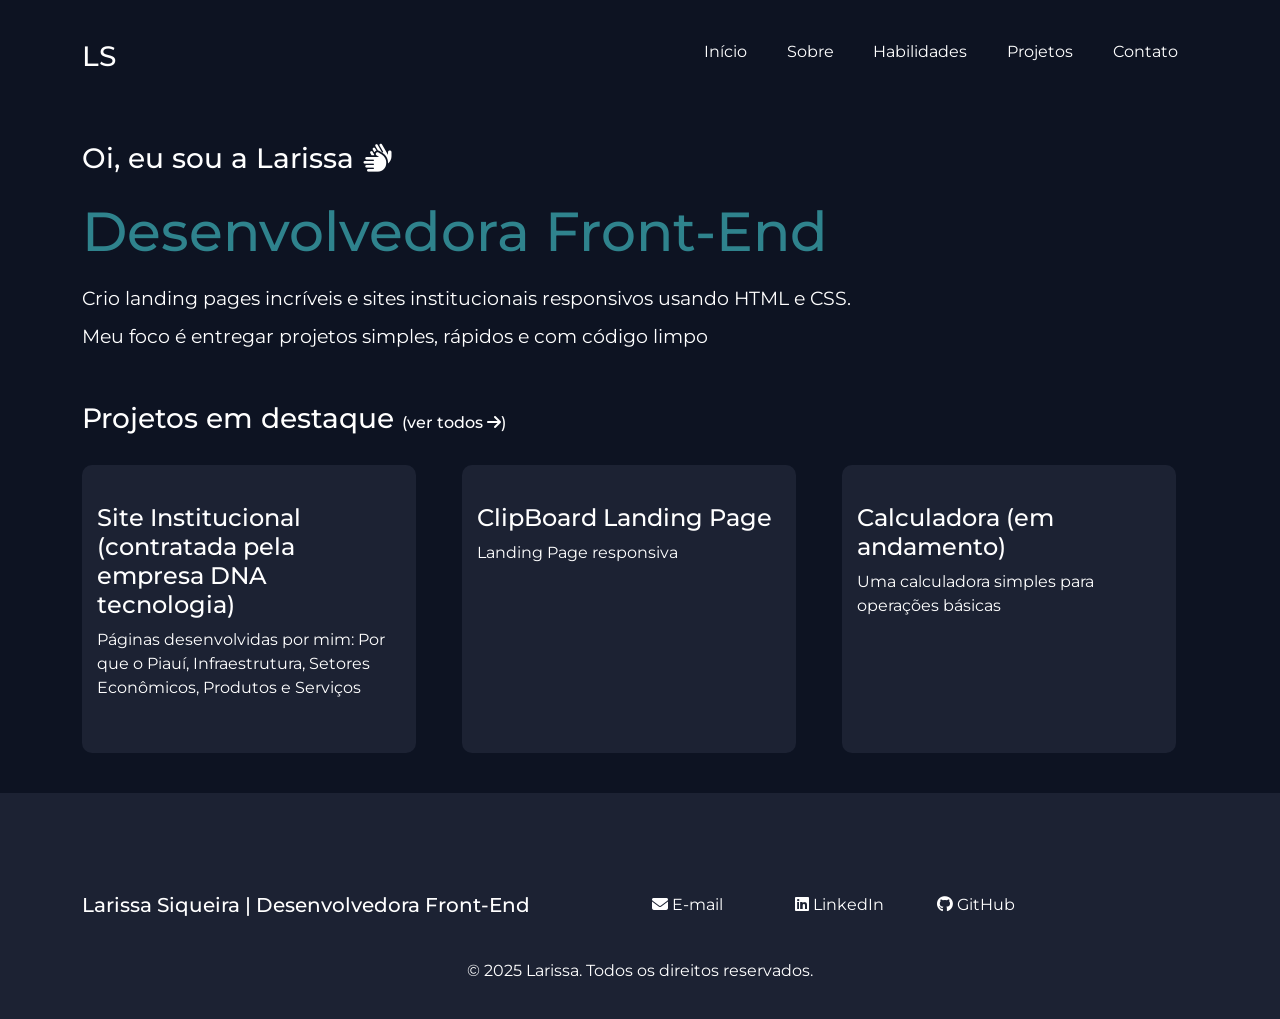
==== index.html @ e6c0463b "tirei botao ver detalhes" ====
<!DOCTYPE html>
<html lang="pt-br">

    <head>
        <meta charset="UTF-8">
    <meta name="viewport" content="width=device-width, initial-scale=1.0">
    <meta name="description" content="Portfólio da Larissa Siqueira — projetos, habilidades e contato.">
    <meta property="og:title" content="Larissa Siqueira — Portfólio">
    <meta property="og:description" content="Projetos, habilidades e contato.">
    <meta property="og:image" content="/imagens/og-cover.jpg">
    <meta property="og:type" content="website">
    <title>Larissa | Desenvolvedora Front-End</title>

    <link rel="preconnect" href="https://fonts.googleapis.com">
    <link rel="preconnect" href="https://fonts.gstatic.com" crossorigin>
    <link
        href="https://fonts.googleapis.com/css2?family=Montserrat:ital,wght@0,100..900;1,100..900&family=Poppins:ital,wght@0,100;0,200;0,300;0,400;0,500;0,600;0,700;0,800;0,900;1,100;1,200;1,300;1,400;1,500;1,600;1,700;1,800;1,900&display=swap"
        rel="stylesheet">

    <!-- Favicon & App Icons -->
    <link rel="icon" type="image/png" sizes="32x32" href="/favicon-32.png?v=1">


    <!-- Bootstrap CSS -->
    <link href="https://cdn.jsdelivr.net/npm/bootstrap@5.3.3/dist/css/bootstrap.min.css" rel="stylesheet">

    <link rel="stylesheet" href="main.css">

    <!-- Font Awesome -->
    <link rel="stylesheet" href="https://cdnjs.cloudflare.com/ajax/libs/font-awesome/6.5.2/css/all.min.css" />
    </head> 

<body>

    <div class="container">
    <div class="row">
    
        <div class="col-md-6">
            <h3 class="hide-mobile iniciais-menu"><a href="index.html">LS</a></h3>
        </div>
        <div class="col-md-6">
            <nav class="menu">
                <ul>
                    <li ><a href="index.html" class="cor-hover">Início</a></li>
                    <li ><a href="sobre.html" class="cor-hover">Sobre</a></li>
                    <li ><a href="habilidades.html" class="cor-hover">Habilidades</a></li>
                    <li ><a href="projetos.html" class="cor-hover">Projetos</a></li>
                    <li ><a href="contato.html" class="cor-hover">Contato</a></li>
                </ul>
            </nav>
        </div>
    </div>
</div>
    <div class="container">

        <div class="intro">
            <h3>Oi, eu sou a Larissa <i class="fa-solid fa-hands"></i></h3>
            <h1>Desenvolvedora Front-End</h1>
            <p>Crio landing pages incríveis e sites institucionais responsivos usando HTML e CSS. </p>
            <p id="foco">Meu foco é entregar projetos simples, rápidos e com código limpo</p>
        </div>


        <div class="projetos-destaque">
            <h3><span class="titulo-projetos-destaq">Projetos em destaque</span> <a class="text-decoration-none text-white fs-6" href="projetos.html">(ver todos <i class="fa-solid fa-arrow-right"></i>)</a></span></h3>
            <div class="row">
                <div class="col-md-4">
                    <div class="infos-projetos-destaque">
                        <img src="/imagens/projeto1-home.png" alt="">
                        <h4>Site Institucional (contratada pela empresa DNA tecnologia)</h4>
                        <p>Páginas desenvolvidas por mim: Por que o Piauí, Infraestrutura, Setores Econômicos, Produtos e Serviços</p>
                         
                    </div>
                </div>

                <div class="col-md-4">
                    <div class="infos-projetos-destaque">
                        <img src="/imagens/projeto2-home.png" alt="">
                        <h4>ClipBoard Landing Page</h4>
                        <p>Landing Page responsiva</p>
                         
                    </div>
                </div>

                <div class="col-md-4">
                    <div class="infos-projetos-destaque">
                        <img src="/imagens/calculadora.png" alt="">
                        <h4>Calculadora (em andamento)</h4>
                        <p>Uma calculadora simples para operações básicas</p>
                         
                    </div>
                </div>
            </div>
        </div>

    </div>
    <footer class="rodape">
    <div class="container">
        <div class="row">
            <div class="col-md-6">
                <h5>Larissa Siqueira | Desenvolvedora Front-End</h5>
            </div>
            <div class="col-md-6">
                
                <div class="row" id="redes">

                    <div class="col-md-3">
                        <div class="rodape-infos">
                            <i class="fa-solid fa-envelope"></i>
                            <a href="mailto:larissasiqueira38@gmail.com">E-mail</a>
                        </div>
                    </div>
                    <div class="col-md-3">
                        <div class="rodape-infos">
                            <i class="fa-brands fa-linkedin"></i>
                            <a href="https://www.linkedin.com/in/larissa-siqueiraa/" target="_blank">LinkedIn</a>
                        </div>
                    </div>
                    <div class="col-md-3">
                        <div class="rodape-infos">
                            <i class="fa-brands fa-github"></i>
                            <a href="https://github.com/larissasiqueiraa" target="_blank">GitHub</a>
                        </div>
                    </div>
                    <div class="col-md-3"></div>
                </div>
            </div>
        </div>
        <p class="direitos">&copy; 2025 Larissa. Todos os direitos reservados.</p>
    </div>
</footer>

    <!-- Bootstrap Bundle com Popper -->
    <script src="https://cdn.jsdelivr.net/npm/bootstrap@5.3.3/dist/js/bootstrap.bundle.min.js"></script>

</body>

</html>
---- main.css ----
* {
    font-family: "Montserrat", sans-serif;
    font-optical-sizing: auto;
    font-style: normal;
}

body {
    margin: 0;
    background-color: #0D1322 !important;
    color: white !important;
}

.container {
    margin-top: 40px;
}


nav li {
    list-style: none;
    color: white;
}

nav a {
    text-decoration: none;
    color: white;
}

.cor-hover:hover {
    color: #2F838D;
}


.menu ul {
    display: flex;
    justify-content: space-around;
}


.intro h1 {
    font-size: 55px;
    margin-top: 23px;
    color: #2F838D;
    margin-bottom: 20px;
}

.intro p {
    margin-bottom: 42px;
    font-size: 19px;
}


.projetos-destaque {
    margin-top: 50px;
}

.infos-projetos-destaque {
    background-color: #1C2233;
    border-radius: 10px;
    margin: 22px 22px 22px 0 !important;
    padding: 15px;
    min-height: 93%;
}

.infos-projetos-destaque img {
    margin-bottom: 20px !important;
    width: 100%;
    border-radius: 14px;
}

.detalhes a {
    color: #2F838D;
    text-decoration: none;
}

.rodape-infos a {
    text-decoration: none;
    color: white;
}

.rodape {
    background-color: #1C2233;
    width: 100%;
    margin-top: 40px;
    padding: 20px 0 20px 0;
}

.rodape h5 {
    margin-top: 40px;
}

#redes {
    margin-top: 40px;
}

.direitos {
    text-align: center;
    margin-top: 34px;
}

#foco {
    margin-top: -32px;
}

.foto-sobre {
    margin-left: 106px;
    border-radius: 15px;
}

.menu {
    margin-bottom: 7%;
}

.icone-linguagens {
    text-align: center;
}

.icone-linguagens i {
    font-size: 40px;
    color: #2F838D;
    background-color: white;
    border-radius: 37px;
    width: 69px;
    height: 68px;
    padding-top: 14px;
    margin-bottom: 18px;
}

.icone-linguagens h2 {
    margin-top: 30px;
    margin-bottom: 40px;
}

.icone-linguagens h4 {
    margin-bottom: 50px;
}

form {
    max-width: 400px;
    margin: 0 auto;
    /* centraliza */
    display: flex;
    flex-direction: column;
    gap: 15px;
}

.campo label {
    color: #fff;
    font-size: 14px;
    margin-bottom: 5px;
    display: block;
}

.campo input,
.campo textarea {
    width: 100%;
    padding: 10px;
    border: none;
    border-radius: 6px;
    font-size: 14px;
    outline: none;
    background-color: #272F40;
    color: #fff;
}

button {
    background: #272F40;
    color: #fff;
    border: none;
    padding: 12px;
    border-radius: 6px;
    cursor: pointer;
    transition: 0.3s;
}

button:hover {
    background: #272f4084;
}

.contato h1,
.contato p {
    text-align: center;
}

.whatsapp-botao {
    background: #075E54;
    color: #fff;
    border: none;
    padding: 0px 0 0px 12px;
    border-radius: 6px;
    cursor: pointer;
    transition: 0.3s;
    width: 85%;
    line-height: 46px;
}

.whatsapp-botao:hover {
    background-color: #128C7E;
    box-shadow: 0 0 12px #25D366;
    transform: translateY(-2px);
}

.curriculo-botao {
    background: #0a1f44;
    color: #fff;
    border: none;
    padding: 0px 0 0px 12px;
    border-radius: 6px;
    cursor: pointer;
    transition: 0.3s;
    width: 85%;
    line-height: 46px;
}

.curriculo-botao:hover {
    background-color: #0d3c81;
    box-shadow: 0 0 12px #346cbe;
    transform: translateY(-2px);
}

.curriculo p {
    margin-bottom: 39px;
}

.enviar-btn {
    margin-bottom: 25px;

}

.curriculo a {
    text-decoration: none;
    color: white;
}

.whatsapp a {
    text-decoration: none;
    color: white;
}

.hide-desktop {
    display: none;
}

.projeto-card {
    background-color: #1e293b;
    /* fundo único */
    border-radius: 10px;
    overflow: hidden;
    /* imagem respeita bordas */
    height: 100%;
}

.projeto-card img {
    object-fit: cover;
}

.meus-projetos {
    background-color: #1C2233;
    border-radius: 10px;
    margin: 22px 22px 22px 0 !important;
    padding: 20px;
    min-height: 87%;
}

.meus-projetos a {
    text-decoration: none;
    color: #2F838D;
}

.meus-projetos:hover {
    background-color: #20293d;
    transition: background-color 0.3s ease;
}

.meus-projetos img {
    width: 100%;
    border-radius: 10px;
}

h3.iniciais-menu a {
    text-decoration: none !important;
    color: white !important;
}


/*-------MOBILE----------*/

@media (max-width: 700px) {
    .hide-mobile {
        display: none;
    }

    .menu ul {
        margin-left: -35px;
    }

    .intro h1 {
        font-size: 43px;
        margin-top: 10px;
    }

    .foto-sobre {
        margin-left: 20px;
    }

    .titulo-projetos-destaq {
        font-size: 21px !important;
    }

    .sobre-projeto {
        margin-top: 20px;
    }
}
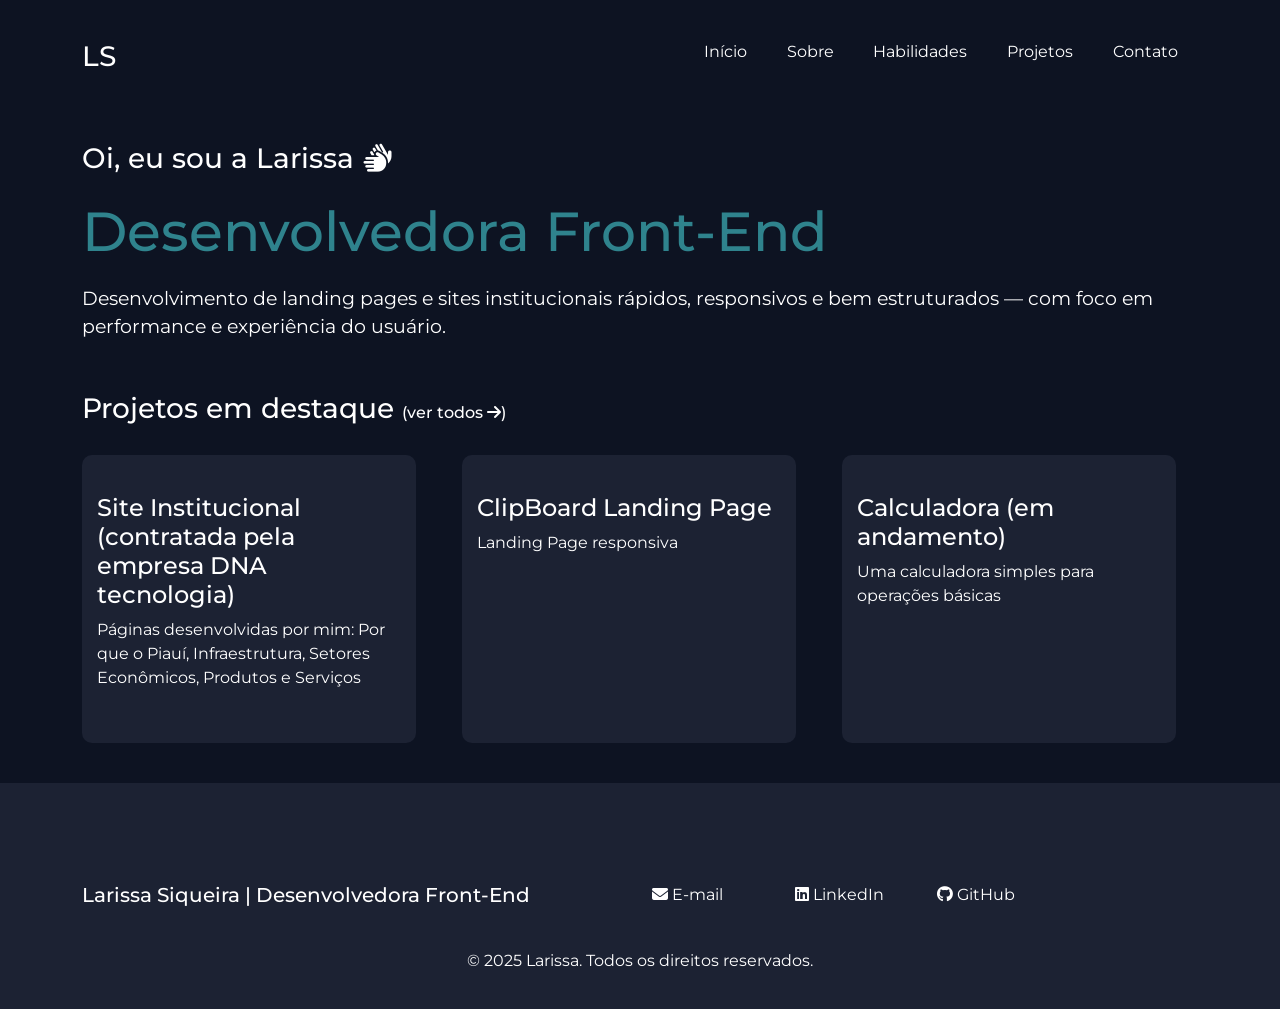
==== commit bf2740d7: "Troca do texto home" ====
--- a/index.html
+++ b/index.html
@@ -56,8 +56,8 @@
         <div class="intro">
             <h3>Oi, eu sou a Larissa <i class="fa-solid fa-hands"></i></h3>
             <h1>Desenvolvedora Front-End</h1>
-            <p>Crio landing pages incríveis e sites institucionais responsivos usando HTML e CSS. </p>
-            <p id="foco">Meu foco é entregar projetos simples, rápidos e com código limpo</p>
+            <p>Desenvolvimento de landing pages e sites institucionais rápidos, responsivos e bem estruturados — com foco em performance e experiência do usuário.</p>
+            <!-- <p id="foco">Meu foco é entregar projetos simples, rápidos e com código limpo</p> -->
         </div>
 
 
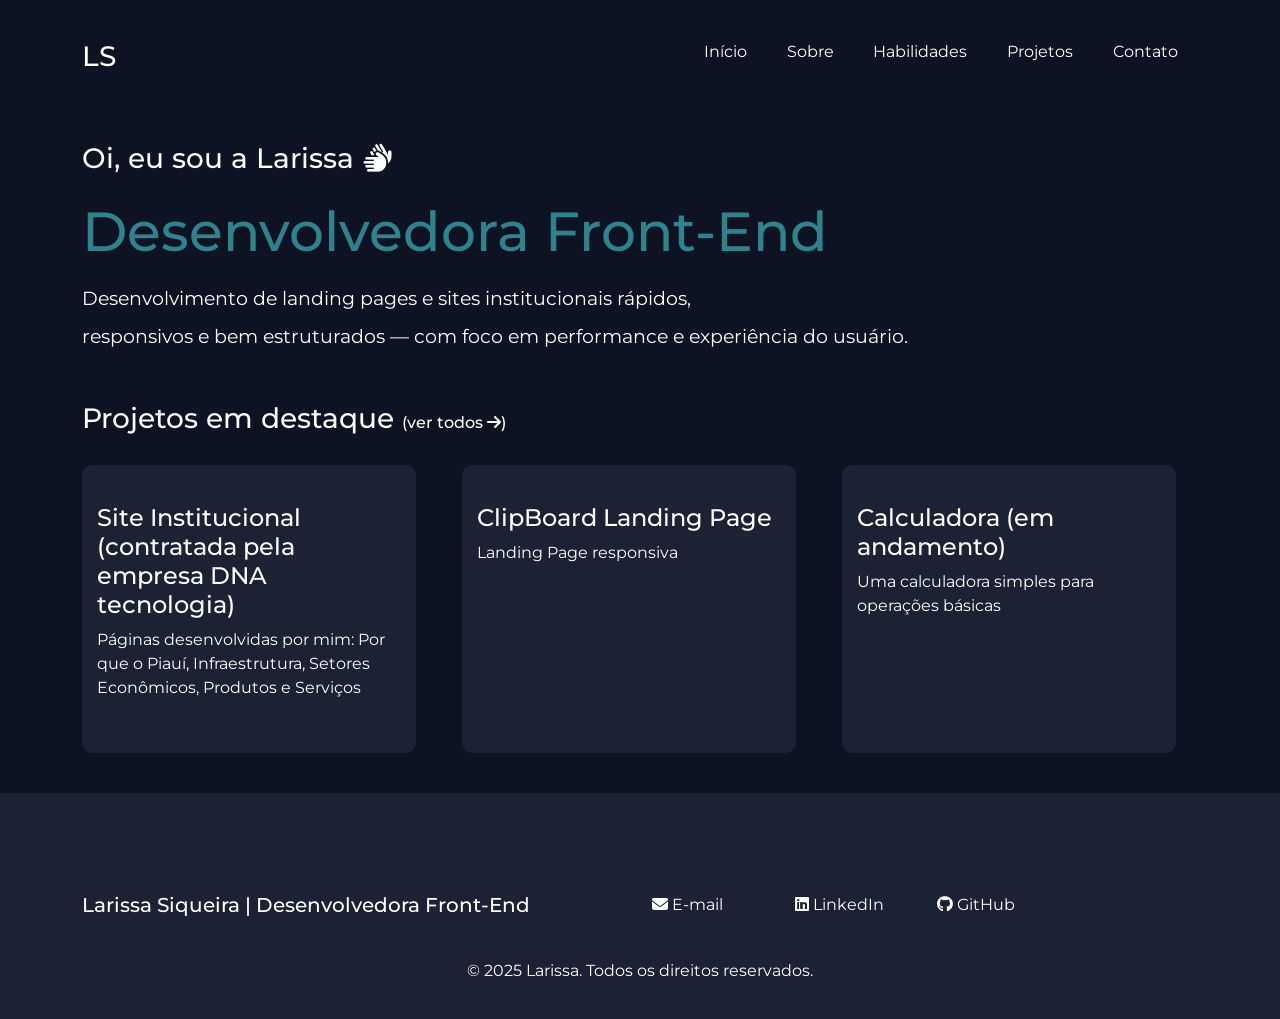
==== commit 1764823b: "Update index.html" ====
--- a/index.html
+++ b/index.html
@@ -56,8 +56,8 @@
         <div class="intro">
             <h3>Oi, eu sou a Larissa <i class="fa-solid fa-hands"></i></h3>
             <h1>Desenvolvedora Front-End</h1>
-            <p>Desenvolvimento de landing pages e sites institucionais rápidos, responsivos e bem estruturados — com foco em performance e experiência do usuário.</p>
-            <!-- <p id="foco">Meu foco é entregar projetos simples, rápidos e com código limpo</p> -->
+            <p>Desenvolvimento de landing pages e sites institucionais rápidos,</p>
+            <p id="foco">responsivos e bem estruturados — com foco em performance e experiência do usuário.</p>
         </div>
 
 
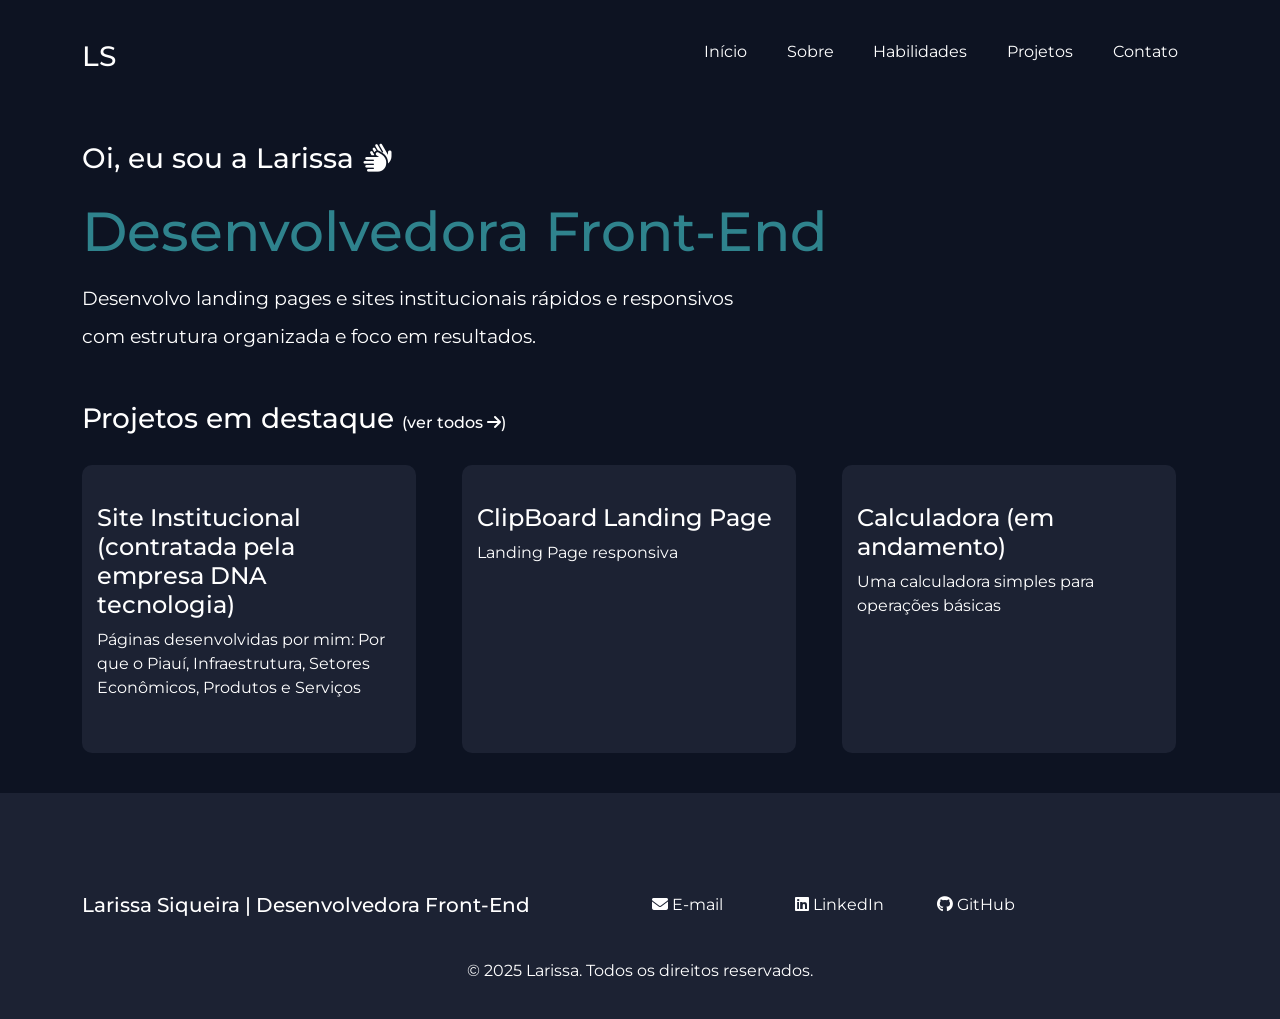
==== commit d40ff4d5: "Update index.html" ====
--- a/index.html
+++ b/index.html
@@ -56,8 +56,8 @@
         <div class="intro">
             <h3>Oi, eu sou a Larissa <i class="fa-solid fa-hands"></i></h3>
             <h1>Desenvolvedora Front-End</h1>
-            <p>Desenvolvimento de landing pages e sites institucionais rápidos,</p>
-            <p id="foco">responsivos e bem estruturados — com foco em performance e experiência do usuário.</p>
+            <p>Desenvolvo landing pages e sites institucionais rápidos e responsivos</p>
+            <p id="foco">com estrutura organizada e foco em resultados.</p>
         </div>
 
 
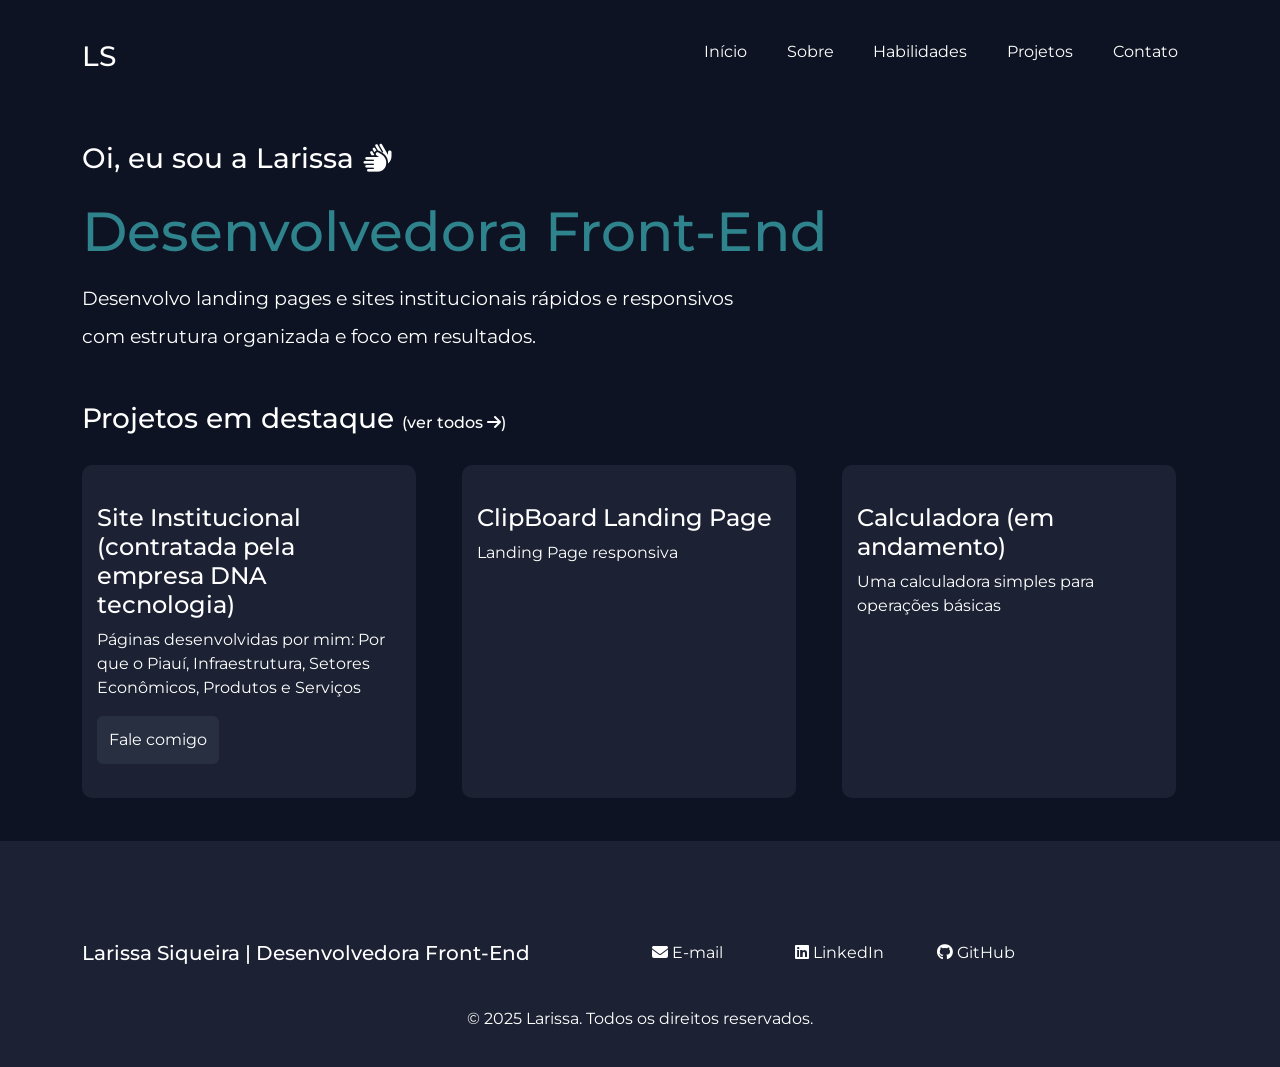
==== commit 3c5f7940: "Update index.html" ====
--- a/index.html
+++ b/index.html
@@ -69,6 +69,8 @@
                         <img src="/imagens/projeto1-home.png" alt="">
                         <h4>Site Institucional (contratada pela empresa DNA tecnologia)</h4>
                         <p>Páginas desenvolvidas por mim: Por que o Piauí, Infraestrutura, Setores Econômicos, Produtos e Serviços</p>
+
+                        <button>Fale comigo</button>
                          
                     </div>
                 </div>
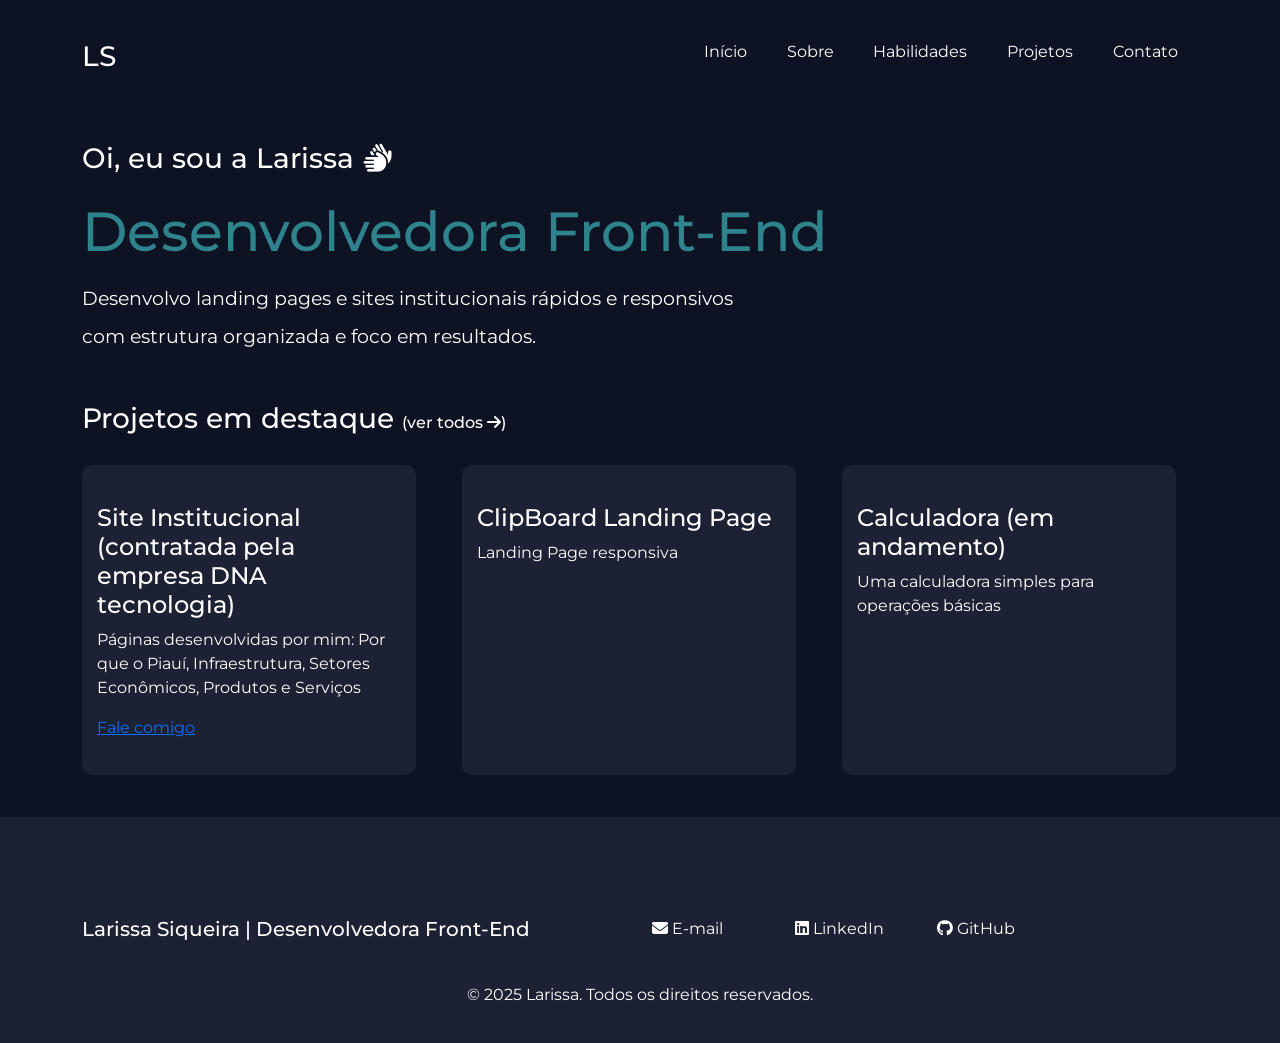
==== commit de654fac: "Update index.html" ====
--- a/index.html
+++ b/index.html
@@ -70,7 +70,7 @@
                         <h4>Site Institucional (contratada pela empresa DNA tecnologia)</h4>
                         <p>Páginas desenvolvidas por mim: Por que o Piauí, Infraestrutura, Setores Econômicos, Produtos e Serviços</p>
 
-                        <button>Fale comigo</button>
+                        <a href="">Fale comigo</a>
                          
                     </div>
                 </div>
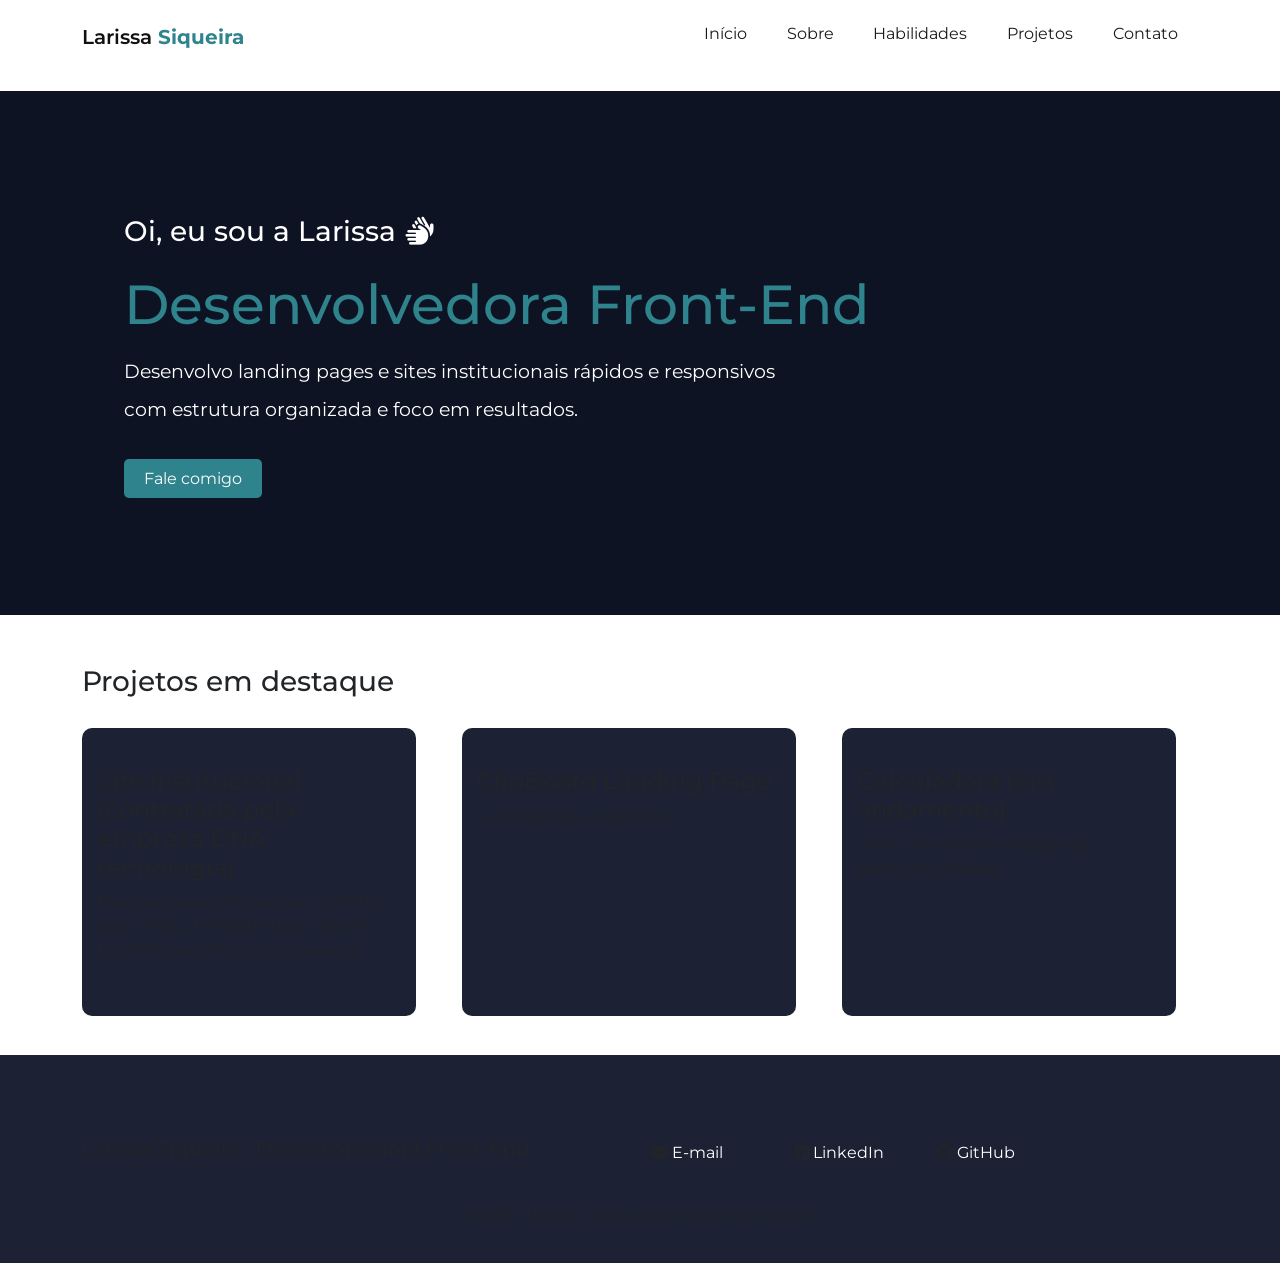
==== commit 7897755d: "mudanças home" ====
--- a/index.html
+++ b/index.html
@@ -1,8 +1,8 @@
 <!DOCTYPE html>
 <html lang="pt-br">
 
-    <head>
-        <meta charset="UTF-8">
+<head>
+    <meta charset="UTF-8">
     <meta name="viewport" content="width=device-width, initial-scale=1.0">
     <meta name="description" content="Portfólio da Larissa Siqueira — projetos, habilidades e contato.">
     <meta property="og:title" content="Larissa Siqueira — Portfólio">
@@ -28,59 +28,64 @@
 
     <!-- Font Awesome -->
     <link rel="stylesheet" href="https://cdnjs.cloudflare.com/ajax/libs/font-awesome/6.5.2/css/all.min.css" />
-    </head> 
+</head>
 
 <body>
 
     <div class="container">
-    <div class="row">
-    
-        <div class="col-md-6">
-            <h3 class="hide-mobile iniciais-menu"><a href="index.html">LS</a></h3>
-        </div>
-        <div class="col-md-6">
-            <nav class="menu">
-                <ul>
-                    <li ><a href="index.html" class="cor-hover">Início</a></li>
-                    <li ><a href="sobre.html" class="cor-hover">Sobre</a></li>
-                    <li ><a href="habilidades.html" class="cor-hover">Habilidades</a></li>
-                    <li ><a href="projetos.html" class="cor-hover">Projetos</a></li>
-                    <li ><a href="contato.html" class="cor-hover">Contato</a></li>
-                </ul>
-            </nav>
+        <div class="borda-menu">
+            <div class="row">
+                <div class="col-md-6">
+                    <p class="hide-mobile iniciais-menu"><a href="index.html">Larissa <span>Siqueira</span></a></p>
+                </div>
+                <div class="col-md-6">
+                    <nav class="menu">
+                        <ul>
+                            <li><a href="index.html" class="cor-hover">Início</a></li>
+                            <li><a href="sobre.html" class="cor-hover">Sobre</a></li>
+                            <li><a href="habilidades.html" class="cor-hover">Habilidades</a></li>
+                            <li><a href="projetos.html" class="cor-hover">Projetos</a></li>
+                            <li><a href="contato.html" class="cor-hover">Contato</a></li>
+                        </ul>
+                    </nav>
+                </div>
+            </div>
         </div>
     </div>
-</div>
     <div class="container">
 
-        <div class="intro">
-            <h3>Oi, eu sou a Larissa <i class="fa-solid fa-hands"></i></h3>
-            <h1>Desenvolvedora Front-End</h1>
-            <p>Desenvolvo landing pages e sites institucionais rápidos e responsivos</p>
-            <p id="foco">com estrutura organizada e foco em resultados.</p>
+        <div class="full-azul-marinho">
+            <div class="intro">
+                <h3>Oi, eu sou a Larissa <i class="fa-solid fa-hands"></i></h3>
+                <h1>Desenvolvedora Front-End</h1>
+                <p>Desenvolvo landing pages e sites institucionais rápidos e responsivos</p>
+                <p id="foco">com estrutura organizada e foco em resultados.</p>
+                <a href="contato.html">Fale comigo</a>
+            </div>
         </div>
 
 
         <div class="projetos-destaque">
-            <h3><span class="titulo-projetos-destaq">Projetos em destaque</span> <a class="text-decoration-none text-white fs-6" href="projetos.html">(ver todos <i class="fa-solid fa-arrow-right"></i>)</a></span></h3>
+            <h3><span class="titulo-projetos-destaq">Projetos em destaque</span> <a
+                    class="text-decoration-none text-white fs-6" href="projetos.html">(ver todos <i
+                        class="fa-solid fa-arrow-right"></i>)</a></span></h3>
             <div class="row">
                 <div class="col-md-4">
                     <div class="infos-projetos-destaque">
                         <img src="/imagens/projeto1-home.png" alt="">
                         <h4>Site Institucional (contratada pela empresa DNA tecnologia)</h4>
-                        <p>Páginas desenvolvidas por mim: Por que o Piauí, Infraestrutura, Setores Econômicos, Produtos e Serviços</p>
-
-                        <a href="">Fale comigo</a>
-                         
+                        <p>Páginas desenvolvidas por mim: Por que o Piauí, Infraestrutura, Setores Econômicos, Produtos
+                            e Serviços</p>
                     </div>
                 </div>
+
 
                 <div class="col-md-4">
                     <div class="infos-projetos-destaque">
                         <img src="/imagens/projeto2-home.png" alt="">
                         <h4>ClipBoard Landing Page</h4>
                         <p>Landing Page responsiva</p>
-                         
+
                     </div>
                 </div>
 
@@ -89,7 +94,7 @@
                         <img src="/imagens/calculadora.png" alt="">
                         <h4>Calculadora (em andamento)</h4>
                         <p>Uma calculadora simples para operações básicas</p>
-                         
+
                     </div>
                 </div>
             </div>
@@ -97,40 +102,40 @@
 
     </div>
     <footer class="rodape">
-    <div class="container">
-        <div class="row">
-            <div class="col-md-6">
-                <h5>Larissa Siqueira | Desenvolvedora Front-End</h5>
-            </div>
-            <div class="col-md-6">
-                
-                <div class="row" id="redes">
+        <div class="container">
+            <div class="row align-items-center">
+                <div class="col-md-6">
+                    <h5>Larissa Siqueira | Desenvolvedora Front-End</h5>
+                </div>
+                <div class="col-md-6">
 
-                    <div class="col-md-3">
-                        <div class="rodape-infos">
-                            <i class="fa-solid fa-envelope"></i>
-                            <a href="mailto:larissasiqueira38@gmail.com">E-mail</a>
+                    <div class="row" id="redes">
+
+                        <div class="col-md-3">
+                            <div class="rodape-infos">
+                                <i class="fa-solid fa-envelope"></i>
+                                <a href="mailto:larissasiqueira38@gmail.com">E-mail</a>
+                            </div>
                         </div>
+                        <div class="col-md-3">
+                            <div class="rodape-infos">
+                                <i class="fa-brands fa-linkedin"></i>
+                                <a href="https://www.linkedin.com/in/larissa-siqueiraa/" target="_blank">LinkedIn</a>
+                            </div>
+                        </div>
+                        <div class="col-md-3">
+                            <div class="rodape-infos">
+                                <i class="fa-brands fa-github"></i>
+                                <a href="https://github.com/larissasiqueiraa" target="_blank">GitHub</a>
+                            </div>
+                        </div>
+                        <div class="col-md-3"></div>
                     </div>
-                    <div class="col-md-3">
-                        <div class="rodape-infos">
-                            <i class="fa-brands fa-linkedin"></i>
-                            <a href="https://www.linkedin.com/in/larissa-siqueiraa/" target="_blank">LinkedIn</a>
-                        </div>
-                    </div>
-                    <div class="col-md-3">
-                        <div class="rodape-infos">
-                            <i class="fa-brands fa-github"></i>
-                            <a href="https://github.com/larissasiqueiraa" target="_blank">GitHub</a>
-                        </div>
-                    </div>
-                    <div class="col-md-3"></div>
                 </div>
             </div>
+            <p class="direitos">&copy; 2025 Larissa. Todos os direitos reservados.</p>
         </div>
-        <p class="direitos">&copy; 2025 Larissa. Todos os direitos reservados.</p>
-    </div>
-</footer>
+    </footer>
 
     <!-- Bootstrap Bundle com Popper -->
     <script src="https://cdn.jsdelivr.net/npm/bootstrap@5.3.3/dist/js/bootstrap.bundle.min.js"></script>
--- a/main.css
+++ b/main.css
@@ -6,12 +6,10 @@
 
 body {
     margin: 0;
-    background-color: #0D1322 !important;
-    color: white !important;
 }
 
 .container {
-    margin-top: 40px;
+    margin-top: 22px;
 }
 
 
@@ -107,7 +105,7 @@
 }
 
 .menu {
-    margin-bottom: 7%;
+    background: white;
 }
 
 .icone-linguagens {
@@ -276,11 +274,70 @@
     border-radius: 10px;
 }
 
-h3.iniciais-menu a {
+p.iniciais-menu a {
     text-decoration: none !important;
+    color: #111;
+    font-weight: 600;
+    font-size: 20px;
+}
+
+.iniciais-menu span {
+  font-weight: 700;
+  color: #2F838D;
+}
+
+
+.intro a {
+    text-decoration: none;
+    background-color: #2F838D;
+    padding: 10px 20px;
+    border-radius: 5px;
+    color: white;
+}
+
+.intro a:hover {
+    background-color: #225e65;
+}
+
+.borda-menu {
+    border-bottom: 1px solid white;
+}
+
+.intro {
     color: white !important;
-}
-
+    padding: 124px;
+}
+
+.full-azul-marinho {
+    width: 100vw;
+    max-width: 100vw;
+    background-color: #0D1322;
+    margin-left: calc(-50vw + 50%);
+    margin-right: calc(-50vw + 50%);
+    padding: 0;
+}
+
+.menu a {
+    position: relative;
+    text-decoration: none;
+    color: #1a1a1a;
+}
+
+.menu a::after {
+    content: "";
+    position: absolute;
+    left: 50%;
+    bottom: -6px;
+    width: 0%;
+    height: 2px;
+    background-color: #2F838D;
+    transition: all 0.3s ease;
+    transform: translateX(-50%);
+}
+
+.menu a:hover::after {
+    width: 100%;
+}
 
 /*-------MOBILE----------*/
 
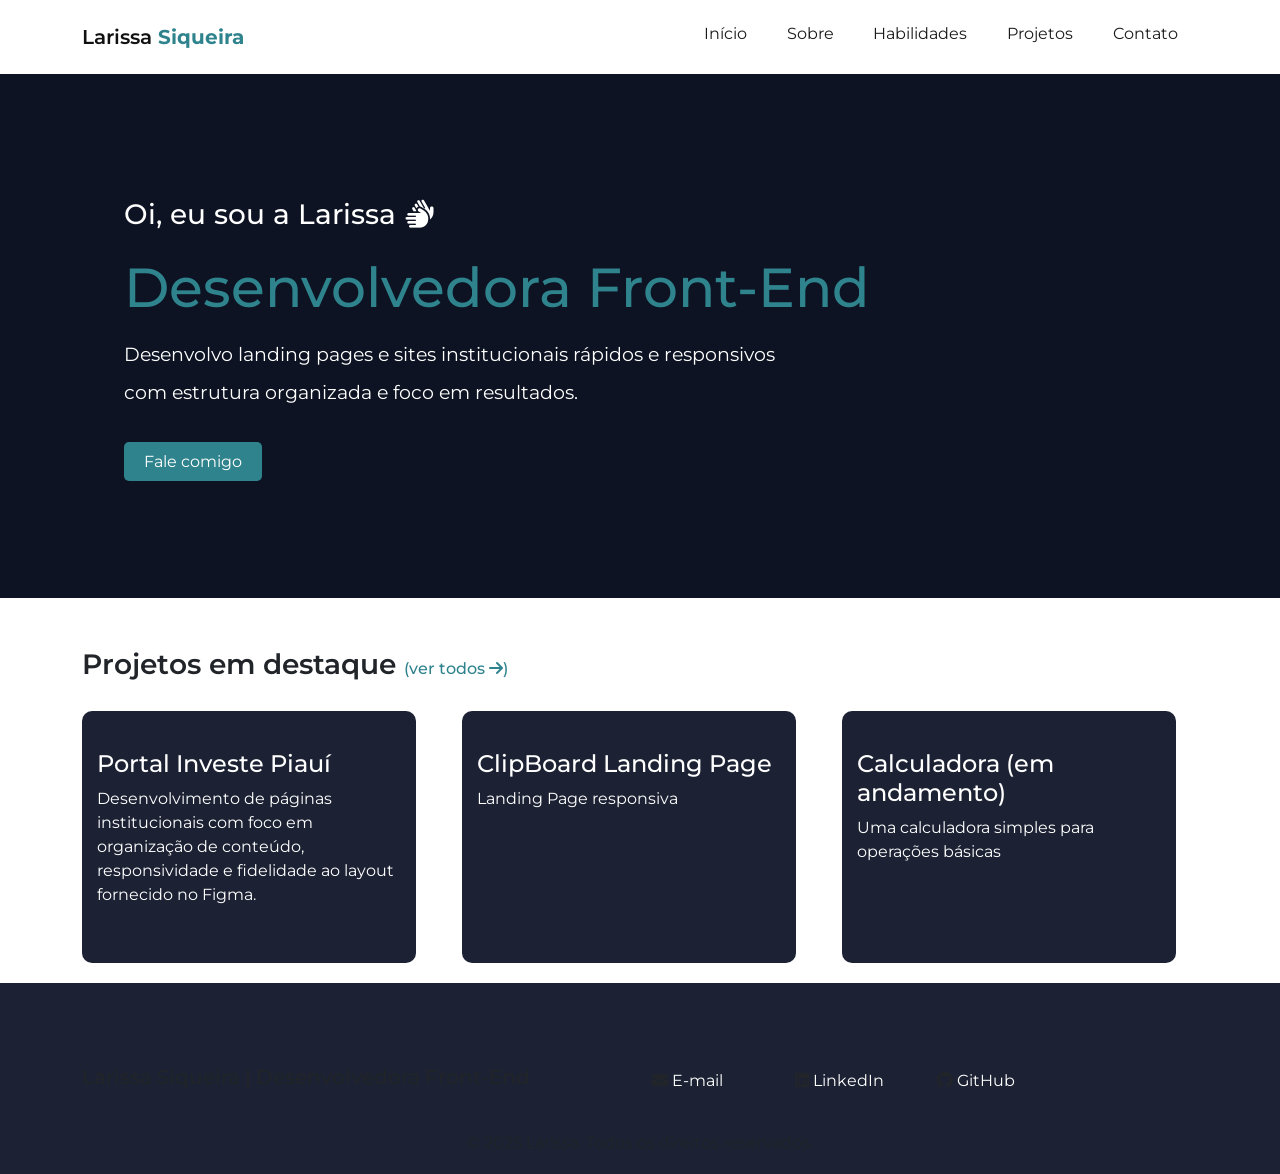
==== commit 007a05ab: "menu" ====
--- a/index.html
+++ b/index.html
@@ -67,15 +67,14 @@
 
         <div class="projetos-destaque">
             <h3><span class="titulo-projetos-destaq">Projetos em destaque</span> <a
-                    class="text-decoration-none text-white fs-6" href="projetos.html">(ver todos <i
+                    class="text-decoration-none fs-6 ver-todos" href="projetos.html">(ver todos <i
                         class="fa-solid fa-arrow-right"></i>)</a></span></h3>
             <div class="row">
                 <div class="col-md-4">
                     <div class="infos-projetos-destaque">
                         <img src="/imagens/projeto1-home.png" alt="">
-                        <h4>Site Institucional (contratada pela empresa DNA tecnologia)</h4>
-                        <p>Páginas desenvolvidas por mim: Por que o Piauí, Infraestrutura, Setores Econômicos, Produtos
-                            e Serviços</p>
+                        <h4>Portal Investe Piauí</h4>
+                        <p>Desenvolvimento de páginas institucionais com foco em organização de conteúdo, responsividade e fidelidade ao layout fornecido no Figma.</p>
                     </div>
                 </div>
 
--- a/main.css
+++ b/main.css
@@ -10,6 +10,7 @@
 
 .container {
     margin-top: 22px;
+    margin-bottom: -17px;
 }
 
 
@@ -57,6 +58,7 @@
     margin: 22px 22px 22px 0 !important;
     padding: 15px;
     min-height: 93%;
+    color: white;
 }
 
 .infos-projetos-destaque img {
@@ -282,8 +284,8 @@
 }
 
 .iniciais-menu span {
-  font-weight: 700;
-  color: #2F838D;
+    font-weight: 700;
+    color: #2F838D;
 }
 
 
@@ -339,6 +341,18 @@
     width: 100%;
 }
 
+.ver-todos {
+    color: #2F838D
+}
+
+.ver-todos:hover {
+    color: #225e65;
+}
+
+.titulo-projetos-destaq {
+    font-weight: 600;
+}
+
 /*-------MOBILE----------*/
 
 @media (max-width: 700px) {
